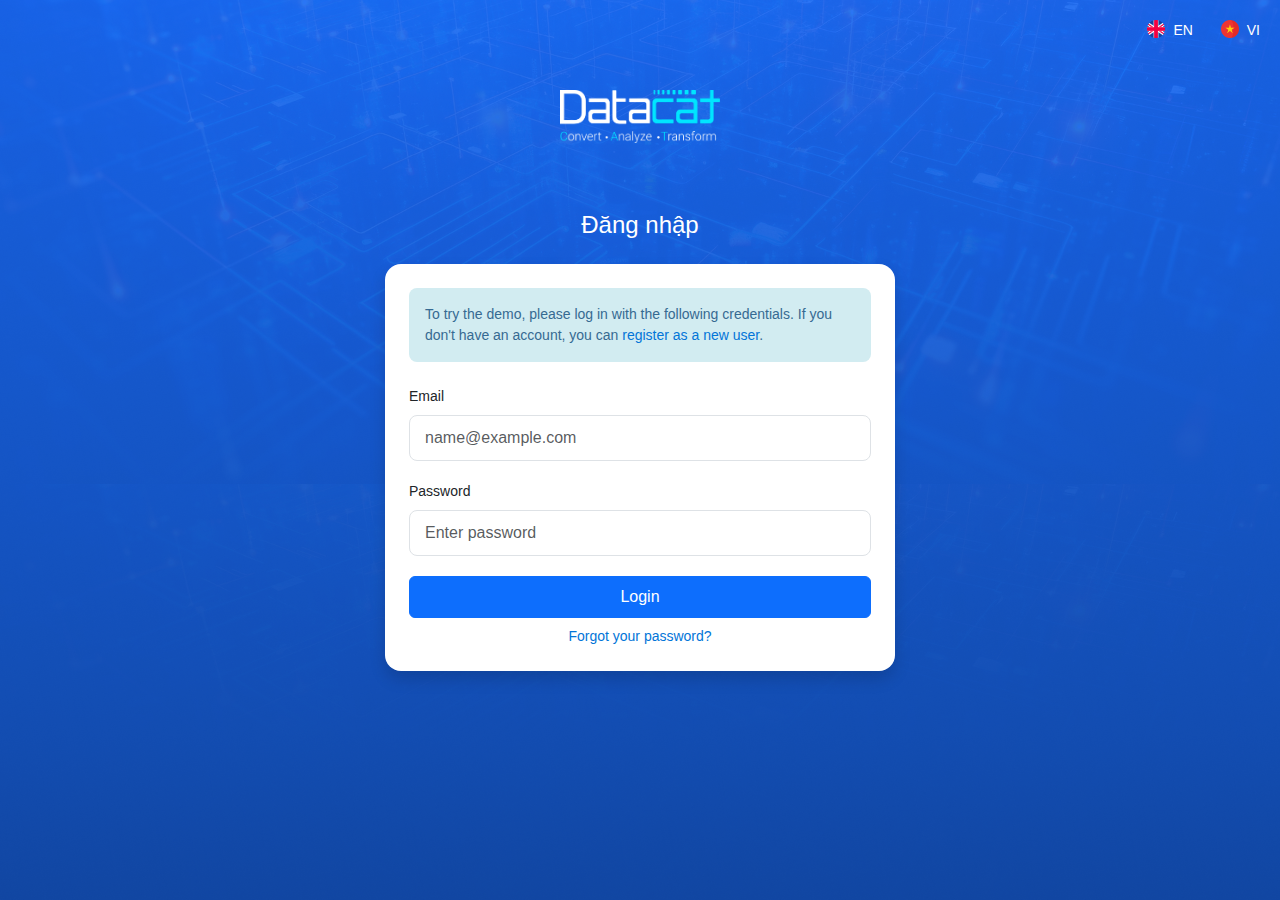
==== index.html @ 0c76eb51 "update" ====
<!DOCTYPE html>
<html lang="en">
  <head>
    <meta charset="UTF-8" />
    <meta name="viewport" content="width=device-width, initial-scale=1.0" />
    <title>Datacat - Login</title>
    <link href="https://cdn.jsdelivr.net/npm/bootstrap@5.3.0-alpha1/dist/css/bootstrap.min.css" rel="stylesheet" />
    <link rel="stylesheet" href="./styles/style.css" />
    <link rel="stylesheet" href="./styles/login.css" />
  </head>
  <body>
    <!-- Background layers -->
    <div class="background-layer circuit-layer"></div>
    <div class="background-layer gradient-layer"></div>

    <!-- Language Selector -->

    <div class="language-selector">
      <a href="#" class="active"><img src="../assets/images/languages/english.png" alt="English" /> EN</a>
      <a href="#"><img src="../assets/images/languages/vietnamese.png" alt="Vietnam" /> VI</a>
    </div>

    <!-- Content layer -->
    <div class="content-layer-login">
      <!-- Logo -->
      <div class="mb-5">
        <img src="../assets/images/logo.png" alt="" width="160" />
      </div>

      <div class="login-container">
        <!-- Login Title -->
        <h2 class="text-white fw-medium fs-4 mb-4 text-center">Đăng nhập</h2>

        <!-- Login Card -->
        <div class="bg-white shadow p-4 rounded-4">
          <!-- Info Box -->
          <div class="info-box p-3 mb-4">
            <p class="mb-0">
              To try the demo, please log in with the following credentials. If you don't have an account, you can
              <a href="#" class="underline">register as a new user</a>.
            </p>
          </div>

          <!-- Login Form -->
          <form>
            <div class="mb-3">
              <label for="email" class="form-label">Email</label>
              <input
                type="email"
                size="small"
                class="form-control rounded-3"
                id="email"
                placeholder="name@example.com"
              />
            </div>

            <div class="mb-3">
              <label for="password" class="form-label">Password</label>
              <input type="password" class="form-control rounded-3" id="password" placeholder="Enter password" />
            </div>

            <a href="./pages/list_file.html" class="btn btn-primary w-100 mb-2 p-2">Login</a>
            <div class="forgot-link">
              <a href="#">Forgot your password?</a>
            </div>
          </form>
        </div>
      </div>
    </div>
    <script src="https://cdn.jsdelivr.net/npm/bootstrap@5.3.0-alpha1/dist/js/bootstrap.bundle.min.js"></script>
    <script></script>
  </body>
</html>
---- styles/style.css ----
:root {
  --bs-primary: #1f6be5;
  --bs-primary-rgb: 217, 79, 51;
  --secondary-pink: #f35488;
  --text-link: #0275d8;
}

body {
  margin: 0;
  padding: 0;
  font-family: "Inter", sans-serif;
  height: 100vh;
  overflow: hidden;
  position: relative;
  font-size: 14px !important;
}

.background-layer {
  position: absolute;
  top: 0;
  left: 0;
  width: 100%;
  height: 100%;
}

.circuit-layer {
  background-image: url("../assets/images/background-image-1.png");
  background-size: 100% auto;
  background-position: top center;
  z-index: 1;
}

.gradient-layer {
  background-image: url("../assets/images/background-image-2.png");
  z-index: 2;
}

.language-selector {
  position: absolute;
  top: 20px;
  right: 20px;
  z-index: 4;
}

.language-selector a {
  color: white;
  text-decoration: none;
  margin-left: 24px;
  font-size: 0.875rem;
  display: inline-flex;
  align-self: center;
}

.language-selector a img {
  width: 18px;
  height: 18px;
  margin-right: 8px;
}

a {
  color: var(--text-link);
  text-decoration: none;
}
---- styles/login.css ----
.content-layer-login {
  position: relative;
  z-index: 3;
  height: 100vh;
  display: flex;
  align-items: center;
  justify-content: start;
  flex-direction: column;
  padding: 10vh 0;
}

.logo img {
  width: 160px;
}

.login-container {
  max-width: 550px;
  width: 100%;
  padding: 20px;
}

.info-box {
  background-color: #d2ecf1;
  border-radius: 8px;
  font-size: 0.875rem;
  color: #366a92;
}

.form-control {
  padding: 10px 15px;
  height: auto;
  border-radius: 5px;
  margin-bottom: 20px;
}

.btn-login {
  background-color: #007bff;
  border: none;
  padding: 12px;
  border-radius: 5px;
  color: white;
  font-weight: 600;
  font-size: 1rem;
  width: 100%;
  margin-top: 10px;
  margin-bottom: 15px;
}

.forgot-link {
  text-align: center;
}

.forgot-link a {
  color: #0275d8;
  font-size: 0.875rem;
  text-decoration: none;
}

.forgot-link a:hover {
  text-decoration: underline;
}
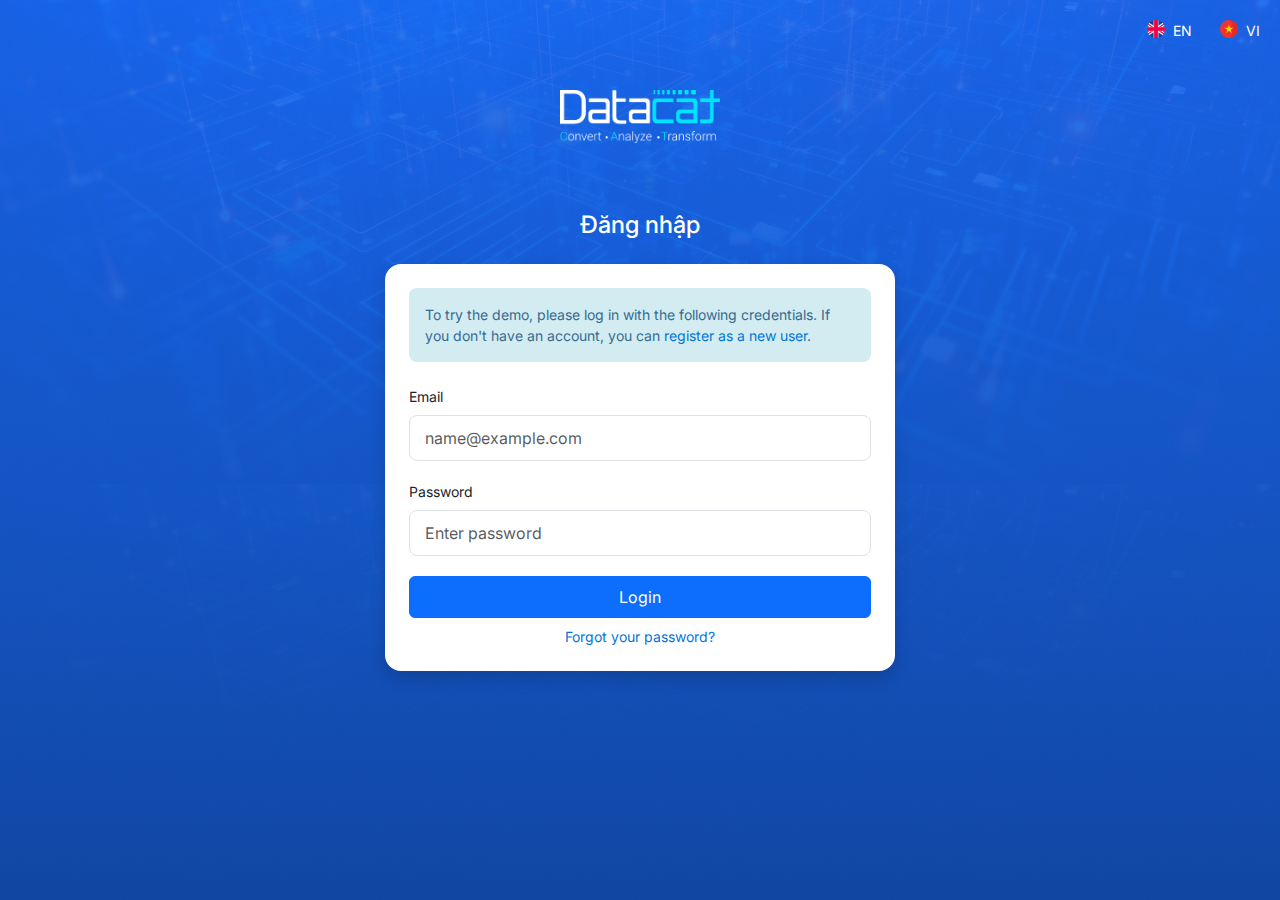
==== commit 0bfe8f73: "update" ====
--- a/index.html
+++ b/index.html
@@ -32,7 +32,7 @@
         <h2 class="text-white fw-medium fs-4 mb-4 text-center">Đăng nhập</h2>
 
         <!-- Login Card -->
-        <div class="bg-white shadow p-4 rounded-4">
+        <div class="bg-white shadow p-3 p-md-4 rounded-4">
           <!-- Info Box -->
           <div class="info-box p-3 mb-4">
             <p class="mb-0">
--- a/styles/style.css
+++ b/styles/style.css
@@ -1,5 +1,8 @@
+@import url("https://fonts.googleapis.com/css2?family=Inter:ital,opsz,wght@0,14..32,100..900;1,14..32,100..900&display=swap");
+
 :root {
   --bs-primary: #1f6be5;
+  --bs-nav-link-hover-color: #ffffff;
   --bs-primary-rgb: 217, 79, 51;
   --secondary-pink: #f35488;
   --text-link: #0275d8;
@@ -13,6 +16,10 @@
   overflow: hidden;
   position: relative;
   font-size: 14px !important;
+}
+
+.shadow-up {
+  box-shadow: 0 -4px 10px rgba(0, 0, 0, 0.15) !important;
 }
 
 .background-layer {
@@ -61,3 +68,19 @@
   color: var(--text-link);
   text-decoration: none;
 }
+
+.dropdown-item {
+  font-size: 12px;
+  display: flex;
+  justify-content: space-between;
+}
+
+.dropdown-item:hover {
+  background-color: #e1edff;
+}
+
+.form-select {
+  min-width: 180px;
+  border-radius: 10px;
+  font-size: 14px;
+}
--- a/styles/login.css
+++ b/styles/login.css
@@ -10,7 +10,7 @@
 }
 
 .logo img {
-  width: 160px;
+  width: 10rem;
 }
 
 .login-container {
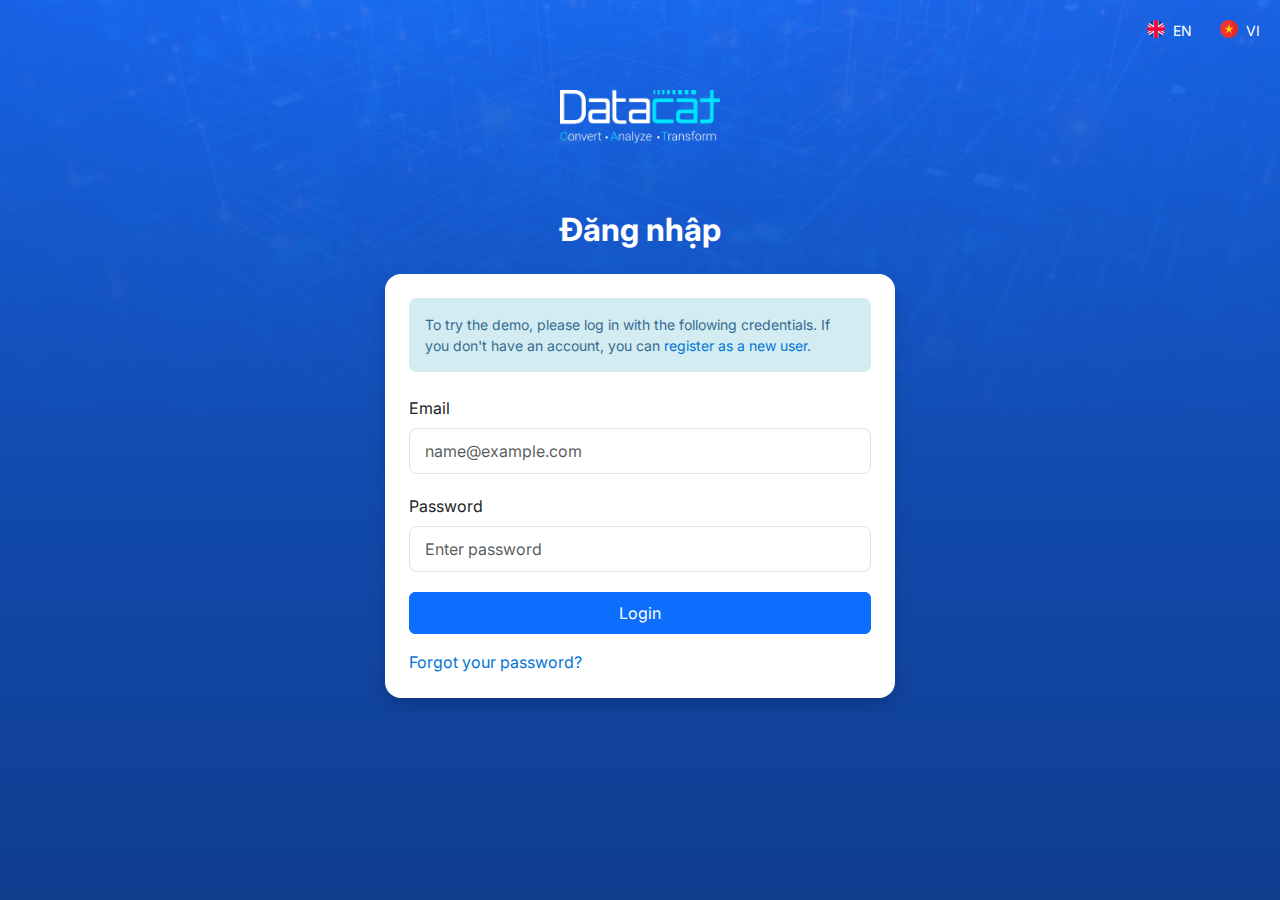
==== commit ef5dd0d9: "update" ====
--- a/index.html
+++ b/index.html
@@ -14,7 +14,6 @@
     <div class="background-layer gradient-layer"></div>
 
     <!-- Language Selector -->
-
     <div class="language-selector">
       <a href="#" class="active"><img src="../assets/images/languages/english.png" alt="English" /> EN</a>
       <a href="#"><img src="../assets/images/languages/vietnamese.png" alt="Vietnam" /> VI</a>
@@ -29,7 +28,7 @@
 
       <div class="login-container">
         <!-- Login Title -->
-        <h2 class="text-white fw-medium fs-4 mb-4 text-center">Đăng nhập</h2>
+        <h1 class="text-white fw-bold fs-2 mb-4 text-center">Đăng nhập</h1>
 
         <!-- Login Card -->
         <div class="bg-white shadow p-3 p-md-4 rounded-4">
@@ -37,7 +36,7 @@
           <div class="info-box p-3 mb-4">
             <p class="mb-0">
               To try the demo, please log in with the following credentials. If you don't have an account, you can
-              <a href="#" class="underline">register as a new user</a>.
+              <a href="#" class="link-opacity-100">register as a new user</a>.
             </p>
           </div>
 
@@ -60,8 +59,8 @@
             </div>
 
             <a href="./pages/list_file.html" class="btn btn-primary w-100 mb-2 p-2">Login</a>
-            <div class="forgot-link">
-              <a href="#">Forgot your password?</a>
+            <div class="text-start mt-2">
+              <a href="#" style="text-decoration-color: #fff"> Forgot your password? </a>
             </div>
           </form>
         </div>
--- a/styles/style.css
+++ b/styles/style.css
@@ -15,7 +15,7 @@
   height: 100vh;
   overflow: hidden;
   position: relative;
-  font-size: 14px !important;
+  font-size: 16px !important;
 }
 
 .shadow-up {
@@ -31,14 +31,17 @@
 }
 
 .circuit-layer {
-  background-image: url("../assets/images/background-image-1.png");
+  background-image: url("../assets/images/background-image.png");
   background-size: 100% auto;
   background-position: top center;
+  background-repeat: no-repeat;
   z-index: 1;
 }
 
 .gradient-layer {
-  background-image: url("../assets/images/background-image-2.png");
+  background: linear-gradient(to bottom, #196af4eb, #124cb1, #0f3d8e);
+  background-size: 100% auto;
+  background-position: top center;
   z-index: 2;
 }
 
@@ -80,7 +83,7 @@
 }
 
 .form-select {
-  min-width: 180px;
+  min-width: fit-content;
   border-radius: 10px;
   font-size: 14px;
 }
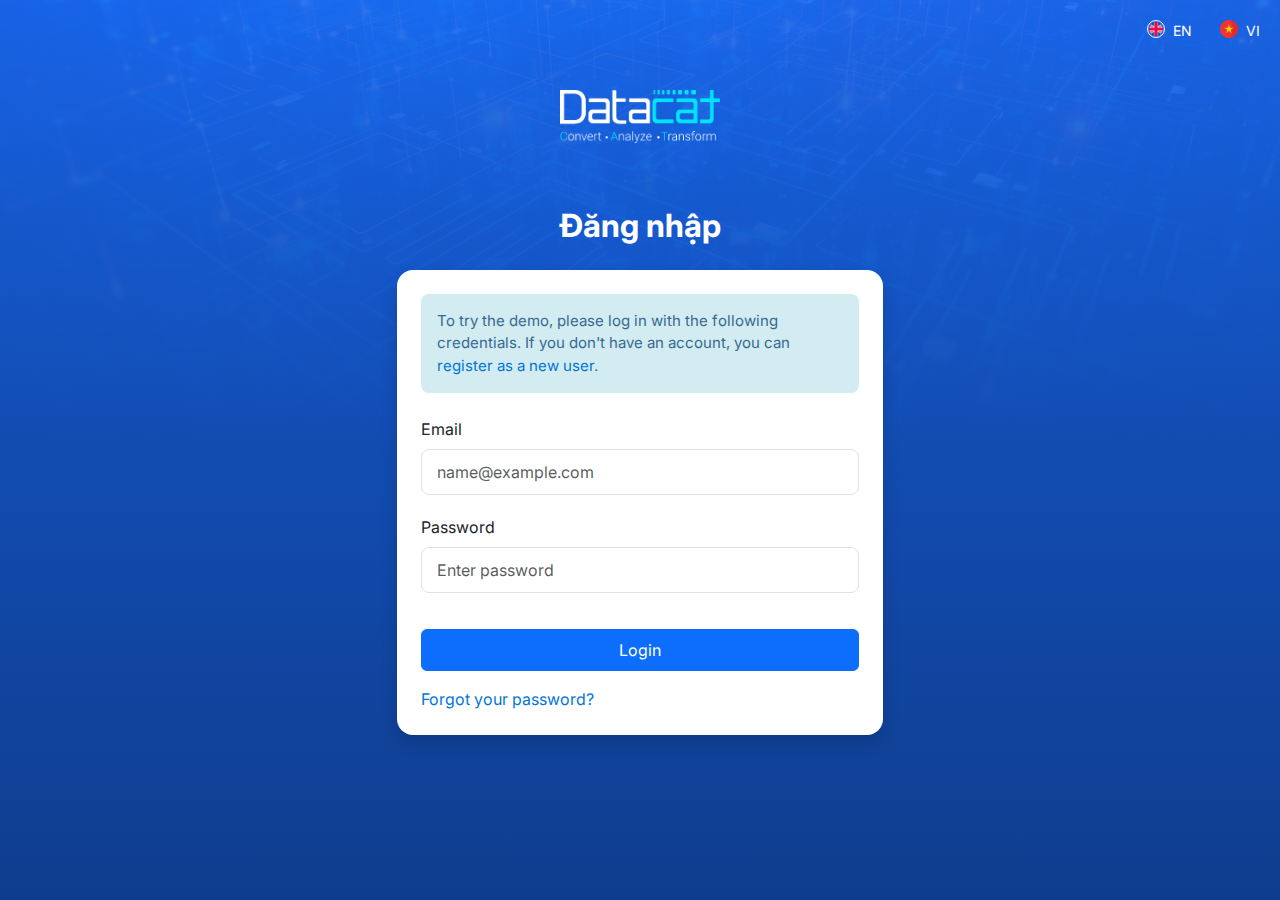
==== commit 7c611179: "update" ====
--- a/index.html
+++ b/index.html
@@ -15,7 +15,7 @@
 
     <!-- Language Selector -->
     <div class="language-selector">
-      <a href="#" class="active"><img src="../assets/images/languages/english.png" alt="English" /> EN</a>
+      <a href="#" class="language-btn active"><img src="../assets/images/languages/english.png" alt="English" /> EN</a>
       <a href="#"><img src="../assets/images/languages/vietnamese.png" alt="Vietnam" /> VI</a>
     </div>
 
@@ -58,7 +58,7 @@
               <input type="password" class="form-control rounded-3" id="password" placeholder="Enter password" />
             </div>
 
-            <a href="./pages/list_file.html" class="btn btn-primary w-100 mb-2 p-2">Login</a>
+            <a href="./pages/list_file.html" class="btn btn-primary w-100 mb-2 p-2 mt-3">Login</a>
             <div class="text-start mt-2">
               <a href="#" style="text-decoration-color: #fff"> Forgot your password? </a>
             </div>
@@ -67,6 +67,5 @@
       </div>
     </div>
     <script src="https://cdn.jsdelivr.net/npm/bootstrap@5.3.0-alpha1/dist/js/bootstrap.bundle.min.js"></script>
-    <script></script>
   </body>
 </html>
--- a/styles/style.css
+++ b/styles/style.css
@@ -3,7 +3,6 @@
 :root {
   --bs-primary: #1f6be5;
   --bs-nav-link-hover-color: #ffffff;
-  --bs-primary-rgb: 217, 79, 51;
   --secondary-pink: #f35488;
   --text-link: #0275d8;
 }
@@ -16,10 +15,8 @@
   overflow: hidden;
   position: relative;
   font-size: 16px !important;
-}
-
-.shadow-up {
-  box-shadow: 0 -4px 10px rgba(0, 0, 0, 0.15) !important;
+  -webkit-font-smoothing: antialiased;
+  -moz-osx-font-smoothing: grayscale;
 }
 
 .background-layer {
@@ -67,19 +64,15 @@
   margin-right: 8px;
 }
 
+.language-btn.active img {
+  padding: 1px;
+  border: 1px solid #fff;
+  border-radius: 100px;
+}
+
 a {
   color: var(--text-link);
   text-decoration: none;
-}
-
-.dropdown-item {
-  font-size: 12px;
-  display: flex;
-  justify-content: space-between;
-}
-
-.dropdown-item:hover {
-  background-color: #e1edff;
 }
 
 .form-select {
@@ -87,3 +80,26 @@
   border-radius: 10px;
   font-size: 14px;
 }
+
+@media (max-width: 576px) {
+  body {
+    font-size: 14px !important;
+  }
+}
+
+@media (min-width: 577px) and (max-width: 768px) {
+  /* CSS cho tablet */
+}
+
+@media (min-width: 769px) and (max-width: 992px) {
+  /* CSS cho desktop nhỏ */
+}
+
+@media (min-width: 993px) and (max-width: 1200px) {
+  /* CSS cho desktop */
+}
+
+
+@media (min-width: 1201px) {
+  /* CSS cho desktop lớn */
+}
--- a/styles/login.css
+++ b/styles/login.css
@@ -9,6 +9,12 @@
   padding: 10vh 0;
 }
 
+.language-btn img {
+  width: 20px;
+  height: 20px;
+  margin-right: 5px;
+}
+
 .logo img {
   width: 10rem;
 }
@@ -16,13 +22,13 @@
 .login-container {
   max-width: 550px;
   width: 100%;
-  padding: 20px;
+  padding: 16px 32px;
 }
 
 .info-box {
   background-color: #d2ecf1;
   border-radius: 8px;
-  font-size: 0.875rem;
+  font-size: 15px;
   color: #366a92;
 }
 
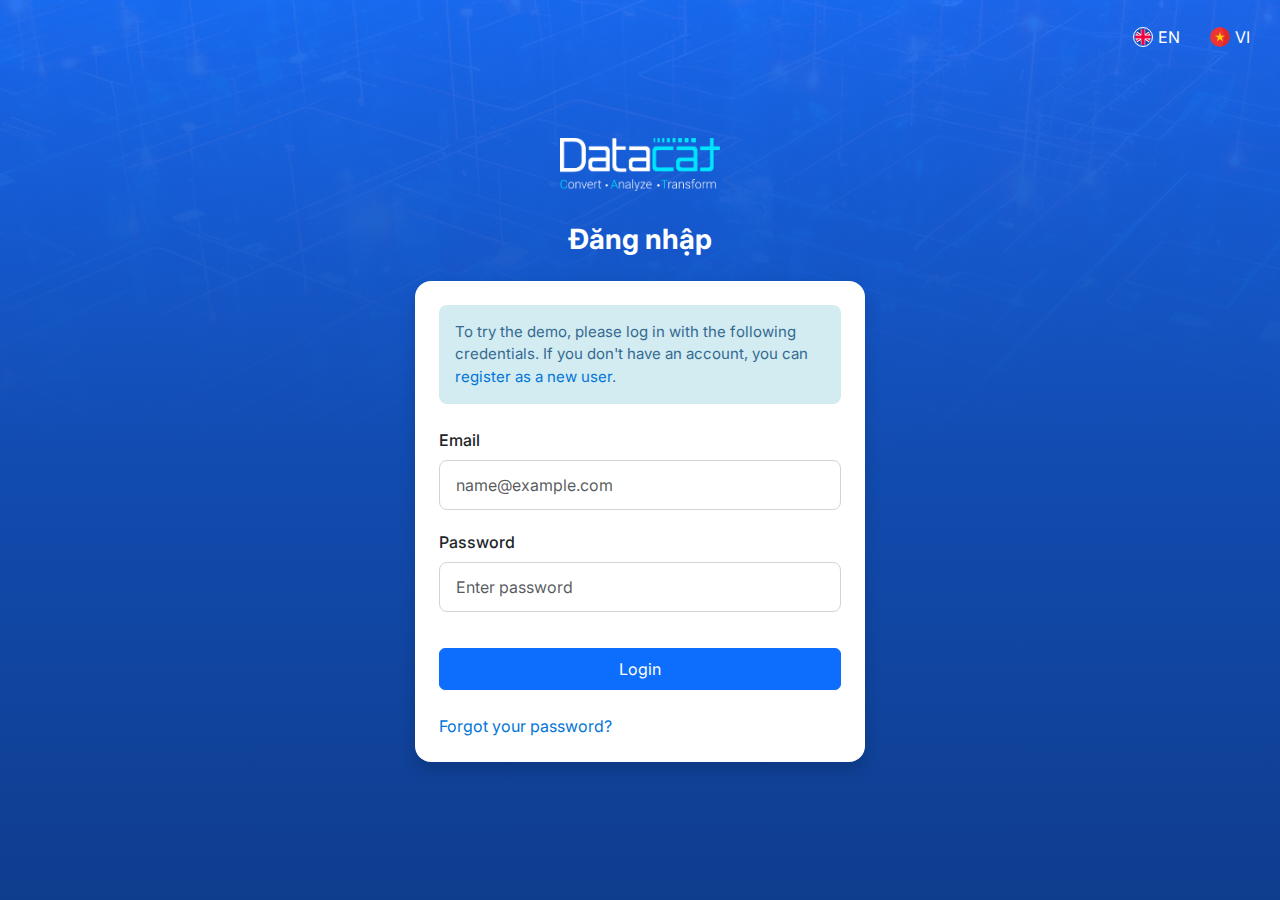
==== commit 109c6507: "update" ====
--- a/index.html
+++ b/index.html
@@ -10,57 +10,55 @@
   </head>
   <body>
     <!-- Background layers -->
-    <div class="background-layer circuit-layer"></div>
-    <div class="background-layer gradient-layer"></div>
+    <div class="background-layer background-layer--circuit"></div>
+    <div class="background-layer background-layer--gradient"></div>
 
     <!-- Language Selector -->
     <div class="language-selector">
-      <a href="#" class="language-btn active"><img src="../assets/images/languages/english.png" alt="English" /> EN</a>
-      <a href="#"><img src="../assets/images/languages/vietnamese.png" alt="Vietnam" /> VI</a>
+      <a href="#" class="language-selector__btn language-selector__btn--active">
+        <img class="language-selector__icon" src="../assets/images/languages/english.png" alt="English" /> EN
+      </a>
+      <a href="#" class="language-selector__btn">
+        <img class="language-selector__icon" src="../assets/images/languages/vietnamese.png" alt="Vietnam" /> VI
+      </a>
     </div>
 
     <!-- Content layer -->
-    <div class="content-layer-login">
+    <div class="app-login">
       <!-- Logo -->
-      <div class="mb-5">
-        <img src="../assets/images/logo.png" alt="" width="160" />
+      <div class="app-login__logo">
+        <img src="../assets/images/logo.png" alt="Data cat logo" width="160" />
       </div>
 
-      <div class="login-container">
+      <div class="app-login__container">
         <!-- Login Title -->
-        <h1 class="text-white fw-bold fs-2 mb-4 text-center">Đăng nhập</h1>
+        <h1 class="app-login__title">Đăng nhập</h1>
 
         <!-- Login Card -->
-        <div class="bg-white shadow p-3 p-md-4 rounded-4">
+        <div class="app-login__card">
           <!-- Info Box -->
-          <div class="info-box p-3 mb-4">
-            <p class="mb-0">
+          <div class="app-login__info">
+            <p class="app-login__info-text">
               To try the demo, please log in with the following credentials. If you don't have an account, you can
-              <a href="#" class="link-opacity-100">register as a new user</a>.
+              <a href="#" class="app-login__link">register as a new user</a>.
             </p>
           </div>
 
           <!-- Login Form -->
-          <form>
-            <div class="mb-3">
-              <label for="email" class="form-label">Email</label>
-              <input
-                type="email"
-                size="small"
-                class="form-control rounded-3"
-                id="email"
-                placeholder="name@example.com"
-              />
+          <form class="app-login__form">
+            <div class="app-login__form-group">
+              <label for="email" class="app-login__label">Email</label>
+              <input type="email" class="form-control app-login__input" id="email" placeholder="name@example.com" />
             </div>
 
-            <div class="mb-3">
-              <label for="password" class="form-label">Password</label>
-              <input type="password" class="form-control rounded-3" id="password" placeholder="Enter password" />
+            <div class="app-login__form-group">
+              <label for="password" class="app-login__label">Password</label>
+              <input type="password" class="form-control app-login__input" id="password" placeholder="Enter password" />
             </div>
 
             <a href="./pages/list_file.html" class="btn btn-primary w-100 mb-2 p-2 mt-3">Login</a>
-            <div class="text-start mt-2">
-              <a href="#" style="text-decoration-color: #fff"> Forgot your password? </a>
+            <div class="app-login__forgot">
+              <a href="#" class="app-login__link"> Forgot your password? </a>
             </div>
           </form>
         </div>
--- a/styles/style.css
+++ b/styles/style.css
@@ -5,6 +5,12 @@
   --bs-nav-link-hover-color: #ffffff;
   --secondary-pink: #f35488;
   --text-link: #0275d8;
+}
+
+html {
+  margin: 0;
+  padding: 0;
+  font-size: 16px !important;
 }
 
 body {
@@ -19,6 +25,11 @@
   -moz-osx-font-smoothing: grayscale;
 }
 
+a {
+  color: var(--text-link);
+  text-decoration: none;
+}
+
 .background-layer {
   position: absolute;
   top: 0;
@@ -27,52 +38,19 @@
   height: 100%;
 }
 
-.circuit-layer {
+.background-layer--circuit {
   background-image: url("../assets/images/background-image.png");
-  background-size: 100% auto;
+  background-size: cover;
   background-position: top center;
   background-repeat: no-repeat;
   z-index: 1;
 }
 
-.gradient-layer {
+.background-layer--gradient {
   background: linear-gradient(to bottom, #196af4eb, #124cb1, #0f3d8e);
   background-size: 100% auto;
   background-position: top center;
   z-index: 2;
-}
-
-.language-selector {
-  position: absolute;
-  top: 20px;
-  right: 20px;
-  z-index: 4;
-}
-
-.language-selector a {
-  color: white;
-  text-decoration: none;
-  margin-left: 24px;
-  font-size: 0.875rem;
-  display: inline-flex;
-  align-self: center;
-}
-
-.language-selector a img {
-  width: 18px;
-  height: 18px;
-  margin-right: 8px;
-}
-
-.language-btn.active img {
-  padding: 1px;
-  border: 1px solid #fff;
-  border-radius: 100px;
-}
-
-a {
-  color: var(--text-link);
-  text-decoration: none;
 }
 
 .form-select {
@@ -82,6 +60,10 @@
 }
 
 @media (max-width: 576px) {
+  html {
+    font-size: 14px !important;
+  }
+
   body {
     font-size: 14px !important;
   }
@@ -99,7 +81,6 @@
   /* CSS cho desktop */
 }
 
-
 @media (min-width: 1201px) {
   /* CSS cho desktop lớn */
 }
--- a/styles/login.css
+++ b/styles/login.css
@@ -1,67 +1,145 @@
-.content-layer-login {
-  position: relative;
-  z-index: 3;
-  height: 100vh;
+/* Language Selector */
+.language-selector {
+  position: absolute;
+  top: 20px;
+  right: 20px;
+  z-index: 4;
+  display: flex;
+  gap: 10px;
+}
+
+.language-selector__btn {
   display: flex;
   align-items: center;
-  justify-content: start;
-  flex-direction: column;
-  padding: 10vh 0;
+  color: white;
+  text-decoration: none;
+  padding: 5px 10px;
+  border-radius: 4px;
 }
 
-.language-btn img {
+.language-selector__btn:hover {
+  background-color: rgba(255, 255, 255, 0.1);
+  color: white;
+}
+
+.language-selector__btn--active img {
+  padding: 1px;
+  border: 1px solid #fff;
+  border-radius: 100px;
+}
+
+.language-selector__icon {
   width: 20px;
   height: 20px;
   margin-right: 5px;
+  border-radius: 50%;
 }
 
-.logo img {
-  width: 10rem;
+/* Login Page */
+.app-login {
+  position: relative;
+  z-index: 3;
+  min-height: 100vh;
+  display: flex;
+  align-items: center;
+  justify-content: center;
+  flex-direction: column;
+  padding: 5vh 1rem;
 }
 
-.login-container {
-  max-width: 550px;
-  width: 100%;
-  padding: 16px 32px;
+.app-login__logo {
+  margin-bottom: 2rem;
 }
 
-.info-box {
-  background-color: #d2ecf1;
-  border-radius: 8px;
-  font-size: 15px;
-  color: #366a92;
+.app-login__container {
+  max-width: 450px;
+  width: 100%;
 }
 
-.form-control {
-  padding: 10px 15px;
-  height: auto;
-  border-radius: 5px;
-  margin-bottom: 20px;
-}
-
-.btn-login {
-  background-color: #007bff;
-  border: none;
-  padding: 12px;
-  border-radius: 5px;
+.app-login__title {
   color: white;
-  font-weight: 600;
-  font-size: 1rem;
-  width: 100%;
-  margin-top: 10px;
-  margin-bottom: 15px;
-}
-
-.forgot-link {
+  font-weight: bold;
+  font-size: 1.75rem;
+  margin-bottom: 1.5rem;
   text-align: center;
 }
 
-.forgot-link a {
+.app-login__card {
+  background-color: white;
+  border-radius: 1rem;
+  padding: 1.5rem;
+  box-shadow: 0 0.5rem 1rem rgba(0, 0, 0, 0.15);
+}
+
+.app-login__info {
+  background-color: #d2ecf1;
+  border-radius: 0.5rem;
+  padding: 1rem;
+  margin-bottom: 1.5rem;
+}
+
+.app-login__info-text {
+  margin-bottom: 0;
+  color: #366a92;
+  font-size: 0.9375rem;
+}
+
+.app-login__form-group {
+  margin-bottom: 1.25rem;
+}
+
+.app-login__label {
+  display: block;
+  margin-bottom: 0.5rem;
+  font-weight: 500;
+}
+
+.app-login__input {
+  width: 100%;
+  padding: 0.75rem 1rem;
+  border: 1px solid #ced4da;
+  border-radius: 0.5rem;
+  font-size: 1rem;
+}
+
+.app-login__btn {
+  display: block;
+  width: 100%;
+  text-align: center;
+  padding: 0.75rem;
+  border-radius: 0.5rem;
+  text-decoration: none;
+  font-weight: 600;
+  transition: all 0.2s;
+  margin-top: 1.5rem;
+}
+
+.app-login__btn--primary {
+  background-color: #0d6efd;
+  color: white;
+}
+
+.app-login__btn--primary:hover {
+  background-color: #0b5ed7;
+  color: white;
+}
+
+.app-login__forgot {
+  margin-top: 1rem;
+  text-align: left;
+}
+
+.app-login__link {
   color: #0275d8;
-  font-size: 0.875rem;
   text-decoration: none;
 }
 
-.forgot-link a:hover {
+.app-login__link:hover {
   text-decoration: underline;
 }
+
+@media (min-width: 768px) {
+  .login__card {
+    padding: 2rem;
+  }
+}
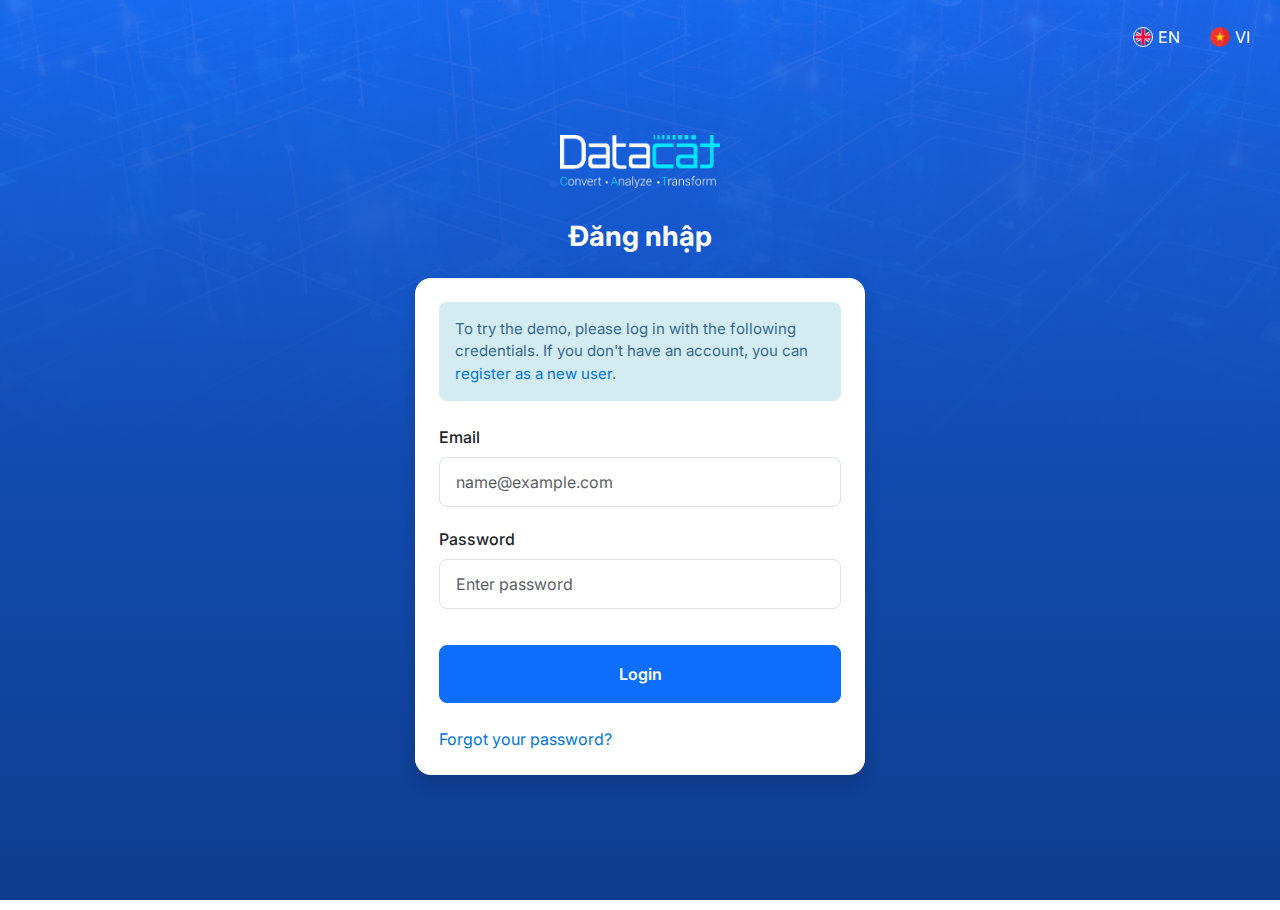
==== commit 7f609f09: "update" ====
--- a/index.html
+++ b/index.html
@@ -56,7 +56,7 @@
               <input type="password" class="form-control app-login__input" id="password" placeholder="Enter password" />
             </div>
 
-            <a href="./pages/list_file.html" class="btn btn-primary w-100 mb-2 p-2 mt-3">Login</a>
+            <a href="./pages/list_file.html" class="btn btn-primary w-100 mb-2 p-3 mt-3 fw-semibold rounded-3">Login</a>
             <div class="app-login__forgot">
               <a href="#" class="app-login__link"> Forgot your password? </a>
             </div>
--- a/styles/style.css
+++ b/styles/style.css
@@ -1,10 +1,16 @@
 @import url("https://fonts.googleapis.com/css2?family=Inter:ital,opsz,wght@0,14..32,100..900;1,14..32,100..900&display=swap");
 
 :root {
-  --bs-primary: #1f6be5;
+  --bg-primary: #206de5;
+  --secondary-pink: #f35488;
+  --white-color: #ffffff;
+  --text-default: #313741;
+  --text-link: #0275d8;
+  --bg-card-info: #d2ecf1;
+  --text-card-info: #366a92;
+  --bg-gradient: linear-gradient(to bottom, #196af4eb, #124cb1, #0f3d8e);
+  --bs-primary: #206de5;
   --bs-nav-link-hover-color: #ffffff;
-  --secondary-pink: #f35488;
-  --text-link: #0275d8;
 }
 
 html {
@@ -47,7 +53,7 @@
 }
 
 .background-layer--gradient {
-  background: linear-gradient(to bottom, #196af4eb, #124cb1, #0f3d8e);
+  background: var(--bg-gradient);
   background-size: 100% auto;
   background-position: top center;
   z-index: 2;
@@ -71,10 +77,24 @@
 
 @media (min-width: 577px) and (max-width: 768px) {
   /* CSS cho tablet */
+  html {
+    font-size: 14px !important;
+  }
+
+  body {
+    font-size: 14px !important;
+  }
 }
 
 @media (min-width: 769px) and (max-width: 992px) {
   /* CSS cho desktop nhỏ */
+  html {
+    font-size: 15px !important;
+  }
+
+  body {
+    font-size: 15px !important;
+  }
 }
 
 @media (min-width: 993px) and (max-width: 1200px) {
--- a/styles/login.css
+++ b/styles/login.css
@@ -11,20 +11,15 @@
 .language-selector__btn {
   display: flex;
   align-items: center;
-  color: white;
+  color: var(--white-color);
   text-decoration: none;
   padding: 5px 10px;
   border-radius: 4px;
 }
 
-.language-selector__btn:hover {
-  background-color: rgba(255, 255, 255, 0.1);
-  color: white;
-}
-
 .language-selector__btn--active img {
   padding: 1px;
-  border: 1px solid #fff;
+  border: 1px solid var(--white-color);
   border-radius: 100px;
 }
 
@@ -44,7 +39,7 @@
   align-items: center;
   justify-content: center;
   flex-direction: column;
-  padding: 5vh 1rem;
+  padding: 15vh 1rem;
 }
 
 .app-login__logo {
@@ -57,7 +52,7 @@
 }
 
 .app-login__title {
-  color: white;
+  color: var(--white-color);
   font-weight: bold;
   font-size: 1.75rem;
   margin-bottom: 1.5rem;
@@ -65,14 +60,14 @@
 }
 
 .app-login__card {
-  background-color: white;
+  background-color: var(--white-color);
   border-radius: 1rem;
   padding: 1.5rem;
   box-shadow: 0 0.5rem 1rem rgba(0, 0, 0, 0.15);
 }
 
 .app-login__info {
-  background-color: #d2ecf1;
+  background-color: var(--bg-card-info);
   border-radius: 0.5rem;
   padding: 1rem;
   margin-bottom: 1.5rem;
@@ -80,7 +75,7 @@
 
 .app-login__info-text {
   margin-bottom: 0;
-  color: #366a92;
+  color: var(--text-card-info);
   font-size: 0.9375rem;
 }
 
@@ -97,7 +92,6 @@
 .app-login__input {
   width: 100%;
   padding: 0.75rem 1rem;
-  border: 1px solid #ced4da;
   border-radius: 0.5rem;
   font-size: 1rem;
 }
@@ -115,13 +109,8 @@
 }
 
 .app-login__btn--primary {
-  background-color: #0d6efd;
-  color: white;
-}
-
-.app-login__btn--primary:hover {
-  background-color: #0b5ed7;
-  color: white;
+  background-color: var(--bg-primary);
+  color: var(--white-color);
 }
 
 .app-login__forgot {
@@ -130,7 +119,7 @@
 }
 
 .app-login__link {
-  color: #0275d8;
+  color: var(--text-link);
   text-decoration: none;
 }
 
